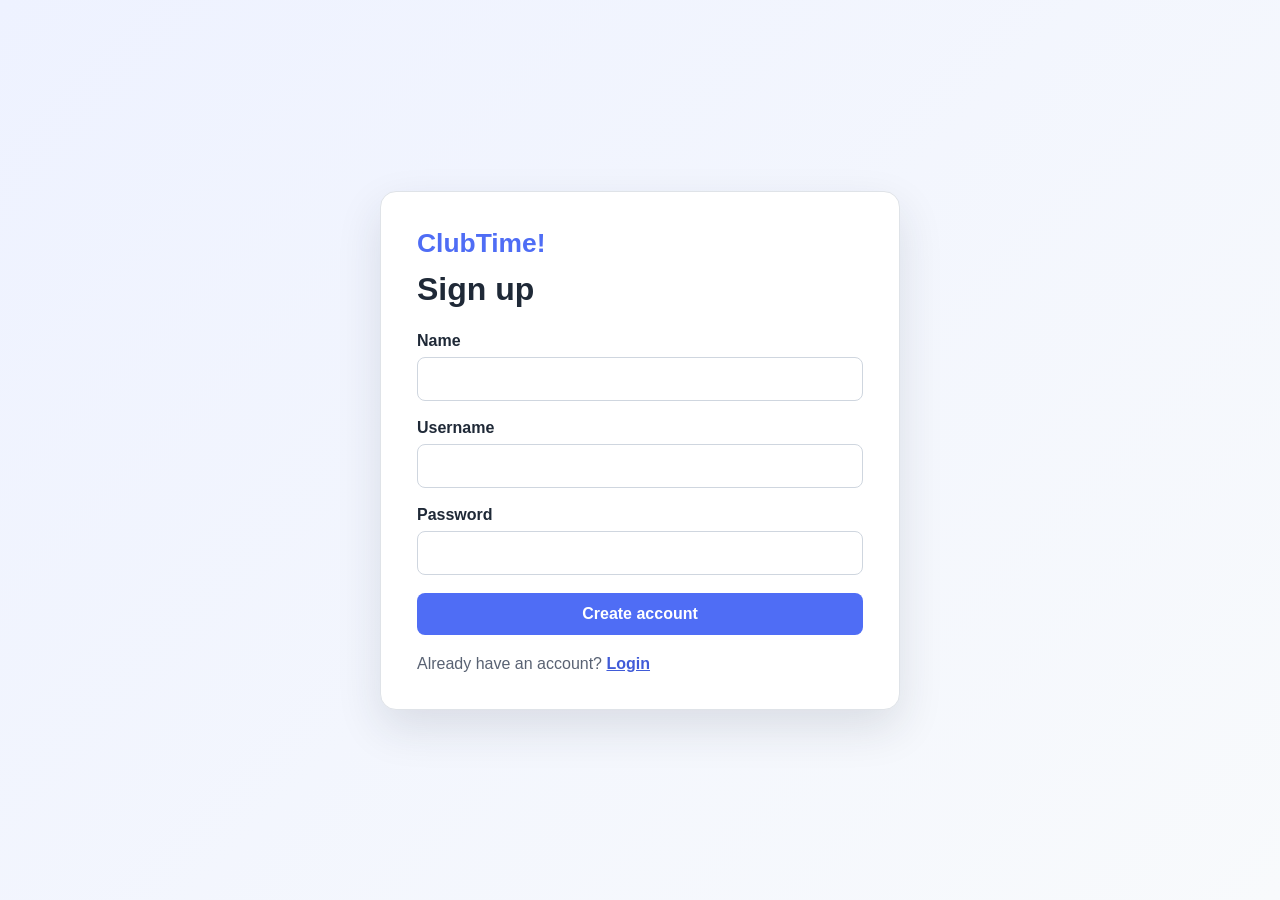
==== signup.html @ 61a40fbb "Initial commit" ====
<!DOCTYPE html>
<html lang="en">
<head>
  <meta charset="UTF-8">
  <meta name="viewport" content="width=device-width, initial-scale=1.0">
  <title>ClubTime - Sign Up</title>
  <link rel="stylesheet" href="style.css">
</head>
<body class="auth-page">
  <main class="auth-card">
    <a class="brand" href="login.html">ClubTime!</a>
    <h1>Sign up</h1>

    <form id="signupForm" class="form-stack">
      <label>
        Name
        <input id="signupName" type="text" required autocomplete="name">
      </label>

      <label>
        Username
        <input id="signupUsername" type="text" required autocomplete="username">
      </label>

      <label>
        Password
        <input id="signupPassword" type="password" minlength="6" required autocomplete="new-password">
      </label>

      <button class="primary-button" type="submit">Create account</button>
    </form>

    <p class="form-switch">
      Already have an account? <a href="login.html">Login</a>
    </p>
  </main>

  <script src="script.js"></script>
</body>
</html>
---- style.css ----
* {
  box-sizing: border-box;
  margin: 0;
  padding: 0;
}

:root {
  font-family: Arial, Helvetica, sans-serif;
  color: #1f2937;
  background: #f4f6f9;
}

body {
  min-height: 100vh;
}

button,
input,
select,
textarea {
  font: inherit;
}

a {
  color: inherit;
}

.brand,
.sidebar-brand {
  display: inline-block;
  color: #4f6df5;
  font-size: 1.65rem;
  font-weight: 800;
  text-decoration: none;
}

.primary-button,
.secondary-button,
.danger-button,
.vote-button {
  display: inline-flex;
  align-items: center;
  justify-content: center;
  min-height: 42px;
  padding: 10px 16px;
  border: 0;
  border-radius: 8px;
  font-weight: 700;
  text-decoration: none;
  cursor: pointer;
}

.primary-button {
  background: #4f6df5;
  color: white;
}

.primary-button:hover {
  background: #3e5adc;
}

.secondary-button {
  background: #edf0f5;
  color: #263244;
}

.secondary-button:hover {
  background: #dfe4eb;
}

.danger-button {
  background: #fee2e2;
  color: #991b1b;
}

.danger-button:hover {
  background: #fecaca;
}

/* Login and signup */
.auth-page,
.form-page {
  display: grid;
  place-items: center;
  padding: 30px;
  background: linear-gradient(135deg, #eef2ff, #f8fafc);
}

.auth-card,
.page-card {
  width: min(100%, 520px);
  padding: 36px;
  background: white;
  border: 1px solid #dfe3e8;
  border-radius: 16px;
  box-shadow: 0 18px 45px rgba(31, 41, 55, 0.12);
}

.auth-card h1,
.page-card h1 {
  margin: 12px 0 24px;
}

.form-stack {
  display: grid;
  gap: 18px;
}

.form-stack label,
.modal-content label {
  display: grid;
  gap: 7px;
  font-weight: 700;
}

input,
select,
textarea {
  width: 100%;
  padding: 12px 13px;
  border: 1px solid #cfd6df;
  border-radius: 8px;
  background: white;
  color: #1f2937;
}

input:focus,
select:focus,
textarea:focus {
  outline: 3px solid rgba(79, 109, 245, 0.18);
  border-color: #4f6df5;
}

.form-switch {
  margin-top: 20px;
  color: #596273;
}

.form-switch a {
  color: #405bd8;
  font-weight: 700;
}

.page-card {
  width: min(100%, 680px);
}

.page-heading {
  display: flex;
  justify-content: space-between;
  align-items: flex-start;
  gap: 20px;
  margin-bottom: 24px;
}

/* Dashboard */
.dashboard-page {
  overflow: hidden;
}

.app-container {
  display: grid;
  grid-template-columns: 220px minmax(450px, 1fr) 270px;
  height: 100vh;
}

.clubs-sidebar {
  padding: 24px 16px;
  overflow-y: auto;
  background: #1f2937;
  color: white;
}

.sidebar-brand {
  color: white;
  margin-bottom: 26px;
}

.sidebar-top h2 {
  margin-bottom: 18px;
  font-size: 1.25rem;
}

.club-list {
  display: flex;
  flex-direction: column;
  gap: 9px;
}

.club-button {
  width: 100%;
  padding: 13px 14px;
  border: 0;
  border-radius: 8px;
  background: transparent;
  color: #d8dee9;
  text-align: left;
  cursor: pointer;
}

.club-button:hover {
  background: #374151;
}

.club-button.active {
  background: #4f6df5;
  color: white;
}

.main-content {
  display: flex;
  min-width: 0;
  min-height: 0;
  flex-direction: column;
  background: white;
}

.club-header {
  display: flex;
  justify-content: space-between;
  align-items: center;
  gap: 20px;
  padding: 20px 26px;
  border-bottom: 1px solid #dfe3e8;
}

.small-heading {
  margin-bottom: 3px;
  color: #777;
  font-size: 0.75rem;
  font-weight: 700;
  letter-spacing: 0.12em;
  text-transform: uppercase;
}

.header-buttons {
  display: flex;
  flex-wrap: wrap;
  justify-content: flex-end;
  gap: 8px;
}

.feed-section {
  display: flex;
  min-height: 0;
  flex: 1;
  flex-direction: column;
  padding: 22px 26px;
}

.feed-heading {
  display: flex;
  justify-content: space-between;
  align-items: center;
  gap: 15px;
  margin-bottom: 15px;
}

.feed-heading p {
  margin-top: 5px;
  color: #727b89;
  font-size: 0.9rem;
}

.announcement-container {
  display: flex;
  min-height: 0;
  flex: 1;
  flex-direction: column;
  gap: 16px;
  padding: 3px 10px 22px 2px;
  overflow-y: auto;
  overflow-x: hidden;
  scroll-behavior: smooth;
}

.post-card {
  flex-shrink: 0;
  width: 100%;
  min-height: 145px;
  padding: 20px;
  background: white;
  border: 1px solid #dce1e7;
  border-radius: 12px;
  box-shadow: 0 3px 10px rgba(0, 0, 0, 0.06);
}

.post-card h3 {
  margin: 10px 0;
}

.post-card p {
  color: #555;
  line-height: 1.55;
}

.post-label {
  display: inline-block;
  padding: 5px 10px;
  border-radius: 999px;
  font-size: 0.75rem;
  font-weight: 700;
}

.announcement-label {
  background: #e5ecff;
  color: #3f5cc5;
}

.poll-label {
  background: #f1e7ff;
  color: #7b43ad;
}

.post-date {
  margin-top: 14px;
  color: #888 !important;
  font-size: 0.75rem;
}

.poll-option {
  display: block;
  margin-top: 8px;
  padding: 10px 12px;
  background: #f7f8fa;
  border: 1px solid transparent;
  border-radius: 7px;
  cursor: pointer;
}

.poll-option:hover {
  background: #edf0f5;
  border-color: #d8dde5;
}

.poll-option input {
  width: auto;
  margin-right: 7px;
}

.vote-button {
  margin-top: 13px;
  background: #7b43ad;
  color: white;
}

.vote-button:disabled {
  background: #a8a8a8;
  cursor: not-allowed;
}

.users-sidebar {
  min-height: 0;
  padding: 18px;
  overflow: hidden;
  background: #f8f9fb;
  border-left: 1px solid #dfe3e8;
}

.users-button {
  display: flex;
  width: 100%;
  justify-content: space-between;
  padding: 13px 15px;
  border: 0;
  border-radius: 8px;
  background: #1f2937;
  color: white;
  font-weight: 700;
  cursor: pointer;
}

.users-list {
  height: calc(100vh - 82px);
  margin-top: 14px;
  overflow-y: auto;
}

.users-list.hidden {
  display: none;
}

.user-card {
  display: flex;
  align-items: center;
  gap: 11px;
  padding: 13px 8px;
  border-bottom: 1px solid #e1e5eb;
}

.user-avatar {
  display: grid;
  width: 40px;
  height: 40px;
  flex-shrink: 0;
  place-items: center;
  border-radius: 50%;
  background: #dce4ff;
  color: #334db2;
  font-size: 0.78rem;
  font-weight: 700;
}

.user-card strong {
  font-size: 0.9rem;
}

.user-card p {
  margin-top: 3px;
  color: #777;
  font-size: 0.75rem;
}

/* Modal */
.modal {
  width: min(92vw, 440px);
  padding: 0;
  border: 0;
  border-radius: 14px;
  box-shadow: 0 20px 60px rgba(0, 0, 0, 0.25);
}

.modal::backdrop {
  background: rgba(15, 23, 42, 0.55);
}

.modal-content {
  display: grid;
  gap: 18px;
  padding: 26px;
}

.modal-heading {
  display: flex;
  align-items: center;
  justify-content: space-between;
}

.icon-button {
  border: 0;
  background: transparent;
  font-size: 1.8rem;
  cursor: pointer;
}

/* Scrollbars */
.announcement-container::-webkit-scrollbar,
.users-list::-webkit-scrollbar,
.clubs-sidebar::-webkit-scrollbar {
  width: 8px;
}

.announcement-container::-webkit-scrollbar-thumb,
.users-list::-webkit-scrollbar-thumb,
.clubs-sidebar::-webkit-scrollbar-thumb {
  background: #aeb5bf;
  border-radius: 999px;
}

/* Responsive */
@media (max-width: 1050px) {
  .app-container {
    grid-template-columns: 190px 1fr;
  }

  .users-sidebar {
    display: none;
  }
}

@media (max-width: 760px) {
  .dashboard-page {
    overflow: auto;
  }

  .app-container {
    display: block;
    height: auto;
  }

  .clubs-sidebar {
    height: auto;
  }

  .club-list {
    flex-direction: row;
    overflow-x: auto;
  }

  .club-button {
    min-width: 150px;
  }

  .club-header,
  .feed-heading,
  .page-heading {
    align-items: flex-start;
    flex-direction: column;
  }

  .header-buttons {
    justify-content: flex-start;
  }

  .feed-section {
    height: 720px;
    padding: 18px;
  }

  .auth-card,
  .page-card {
    padding: 25px;
  }
}
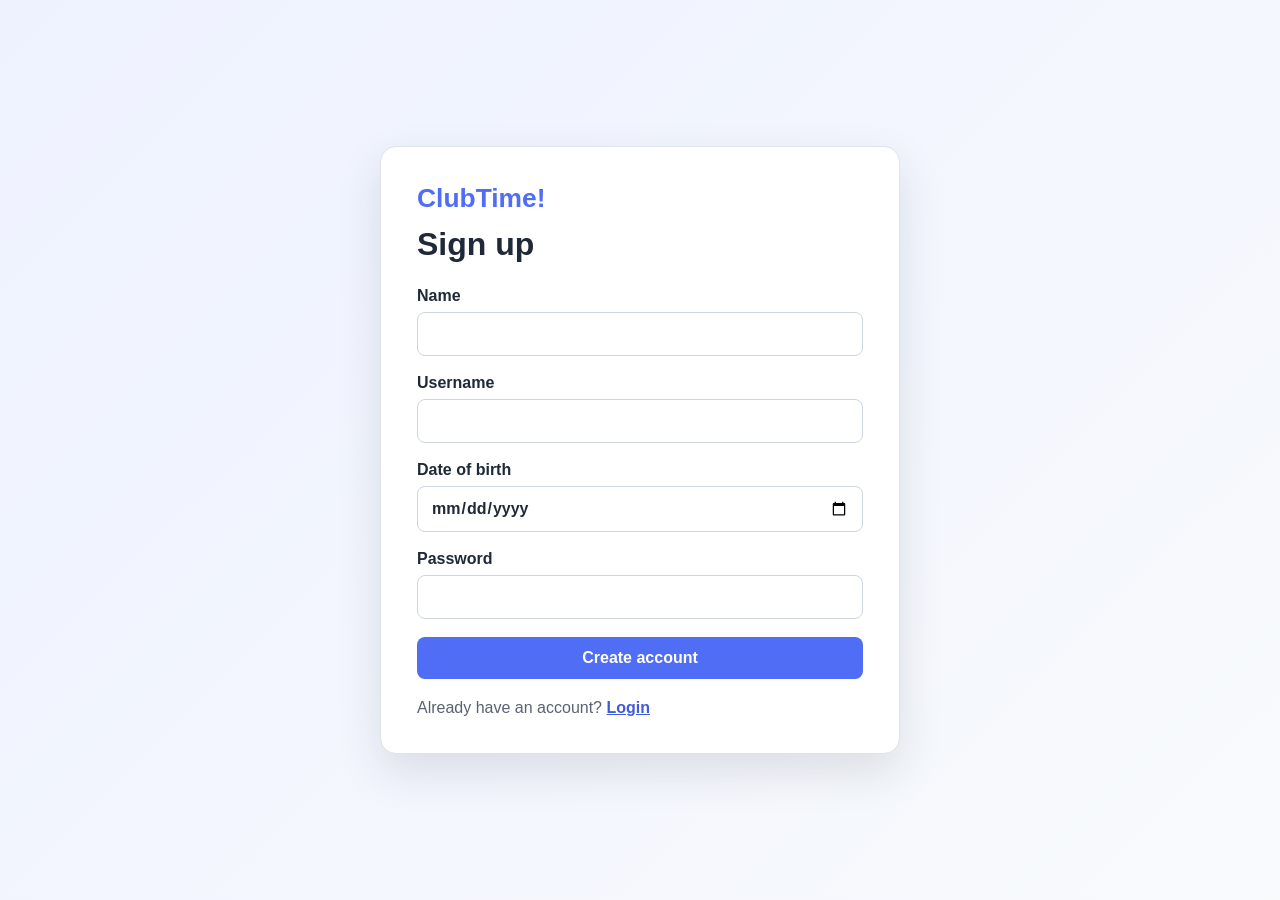
==== commit f16cabaa: "Reverted changes from js and html files" ====
--- a/signup.html
+++ b/signup.html
@@ -23,6 +23,11 @@
       </label>
 
       <label>
+        Date of birth
+        <input id="signupDob" type="date" required autocomplete="bday">
+      </label>
+
+      <label>
         Password
         <input id="signupPassword" type="password" minlength="6" required autocomplete="new-password">
       </label>
@@ -37,4 +42,4 @@
 
   <script src="script.js"></script>
 </body>
-</html>
+</html>
